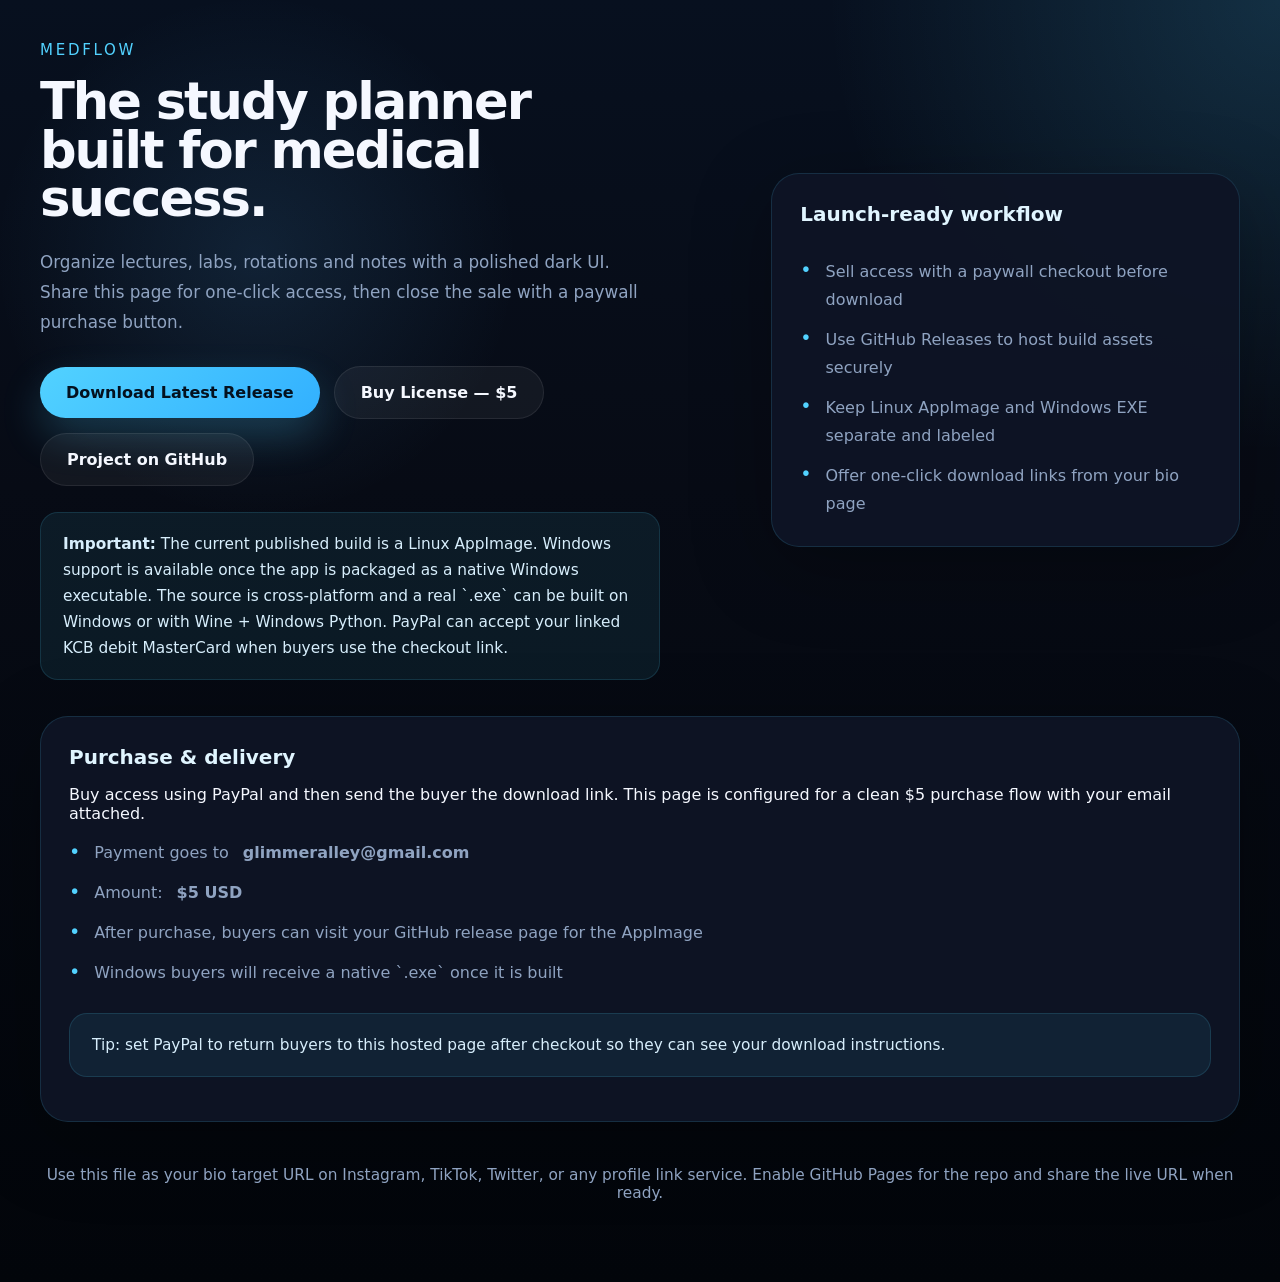
==== index.html @ 007bfcd8 "Add GitHub Pages landing page and PayPal paywall with automatic deployment workflow" ====
<!DOCTYPE html>
<html lang="en">
<head>
  <meta charset="UTF-8" />
  <meta name="viewport" content="width=device-width, initial-scale=1.0" />
  <title>MedFlow — Study Planner for Medical Students</title>
  <style>
    :root {
      color-scheme: dark;
      --bg: #060b16;
      --panel: rgba(14, 21, 37, 0.95);
      --panel-strong: #0f1731;
      --accent: #52d2ff;
      --accent-strong: #2997f4;
      --text: #f5f8ff;
      --muted: #8fa3c1;
      --border: rgba(82, 210, 255, 0.14);
      --shadow: 0 20px 80px rgba(0, 0, 0, 0.28);
    }

    * { box-sizing: border-box; }
    body {
      margin: 0;
      min-height: 100vh;
      font-family: Inter, ui-sans-serif, system-ui, -apple-system, BlinkMacSystemFont, sans-serif;
      background: radial-gradient(circle at top right, rgba(82,210,255,0.16), transparent 25%),
                  radial-gradient(circle at 20% 20%, rgba(88, 184, 255, 0.12), transparent 18%),
                  linear-gradient(180deg, #07101f 0%, #070b15 38%, #02050a 100%);
      color: var(--text);
    }

    .page {
      width: min(1200px, calc(100% - 32px));
      margin: 0 auto;
      padding: 40px 0 80px;
    }

    .hero {
      display: grid;
      grid-template-columns: minmax(0, 1.2fr) minmax(320px, 0.8fr);
      gap: 28px;
      align-items: center;
      margin-bottom: 36px;
    }

    .hero-copy {
      max-width: 620px;
    }

    .eyebrow {
      display: inline-flex;
      align-items: center;
      gap: 10px;
      margin-bottom: 18px;
      font-size: 0.94rem;
      color: var(--accent);
      text-transform: uppercase;
      letter-spacing: 0.18em;
    }

    .hero-copy h1 {
      margin: 0;
      font-size: clamp(3rem, 4vw, 4.8rem);
      line-height: 0.95;
      letter-spacing: -0.04em;
    }

    .hero-copy p {
      margin: 24px 0 28px;
      max-width: 640px;
      line-height: 1.8;
      color: var(--muted);
      font-size: 1.05rem;
    }

    .actions {
      display: flex;
      flex-wrap: wrap;
      gap: 14px;
      align-items: center;
    }

    .button {
      border: none;
      border-radius: 999px;
      padding: 16px 26px;
      font-size: 1rem;
      font-weight: 700;
      text-decoration: none;
      display: inline-flex;
      align-items: center;
      justify-content: center;
      transition: transform 0.16s ease, box-shadow 0.16s ease, background 0.16s ease;
      cursor: pointer;
    }

    .button.primary {
      background: linear-gradient(135deg, var(--accent), #32b0ff);
      color: #04111f;
      box-shadow: 0 18px 40px rgba(82, 210, 255, 0.22);
    }

    .button.secondary {
      background: rgba(255,255,255,0.05);
      color: var(--text);
      border: 1px solid rgba(255,255,255,0.08);
    }

    .button:hover { transform: translateY(-1px); }

    .hero-preview {
      display: grid;
      grid-template-columns: 1fr;
      gap: 18px;
    }

    .card {
      background: var(--panel);
      border: 1px solid var(--border);
      border-radius: 28px;
      box-shadow: var(--shadow);
      padding: 28px;
    }

    .card h2 {
      margin: 0 0 14px;
      font-size: 1.25rem;
      color: #e0f5ff;
    }

    .card ul {
      margin: 0;
      padding: 0;
      list-style: none;
      display: grid;
      gap: 12px;
      color: var(--muted);
      line-height: 1.75;
    }

    .card li {
      display: flex;
      align-items: flex-start;
      gap: 14px;
    }

    .card li::before {
      content: '•';
      color: var(--accent);
      font-size: 1.2rem;
      line-height: 1;
      margin-top: 0.15rem;
    }

    .note {
      margin-top: 26px;
      padding: 18px 22px;
      background: rgba(82, 210, 255, 0.08);
      border: 1px solid rgba(82, 210, 255, 0.14);
      border-radius: 18px;
      color: #d7eefc;
      font-size: 0.96rem;
      line-height: 1.7;
    }

    .footer {
      margin-top: 44px;
      color: var(--muted);
      font-size: 0.96rem;
      text-align: center;
    }

    @media (max-width: 900px) {
      .hero { grid-template-columns: 1fr; }
      .hero-copy { margin-bottom: 16px; }
    }

    @media (max-width: 640px) {
      .page { padding: 28px 16px 60px; }
      .button { width: 100%; }
      .actions { flex-direction: column; align-items: stretch; }
    }
  </style>
</head>
<body>
  <div class="page">
    <section class="hero">
      <div class="hero-copy">
        <div class="eyebrow">MedFlow</div>
        <h1>The study planner built for medical success.</h1>
        <p>Organize lectures, labs, rotations and notes with a polished dark UI. Share this page for one-click access, then close the sale with a paywall purchase button.</p>
        <div class="actions">
          <a class="button primary" href="https://github.com/glimmeralley-hue/medflow/releases/latest" target="_blank" rel="noreferrer">Download Latest Release</a>
          <a class="button secondary" href="https://www.paypal.com/cgi-bin/webscr?cmd=_xclick&business=glimmeralley%40gmail.com&amount=5&currency_code=USD&item_name=MedFlow+License&return=https%3A%2F%2Fglimmeralley-hue.github.io%2Fmedflow%2F&cancel_return=https%3A%2F%2Fglimmeralley-hue.github.io%2Fmedflow%2F" target="_blank" rel="noreferrer">Buy License — $5</a>
          <a class="button secondary" href="https://github.com/glimmeralley-hue/medflow" target="_blank" rel="noreferrer">Project on GitHub</a>
        </div>
        <div class="note">
          <strong>Important:</strong> The current published build is a Linux AppImage. Windows support is available once the app is packaged as a native Windows executable. The source is cross-platform and a real `.exe` can be built on Windows or with Wine + Windows Python.
          PayPal can accept your linked KCB debit MasterCard when buyers use the checkout link.
        </div>
      </div>

      <div class="hero-preview card">
        <h2>Launch-ready workflow</h2>
        <ul>
          <li>Sell access with a paywall checkout before download</li>
          <li>Use GitHub Releases to host build assets securely</li>
          <li>Keep Linux AppImage and Windows EXE separate and labeled</li>
          <li>Offer one-click download links from your bio page</li>
        </ul>
      </div>
    </section>

    <section class="card">
      <h2 id="purchase">Purchase & delivery</h2>
      <p>Buy access using PayPal and then send the buyer the download link. This page is configured for a clean $5 purchase flow with your email attached.</p>
      <ul>
        <li>Payment goes to <strong>glimmeralley@gmail.com</strong></li>
        <li>Amount: <strong>$5 USD</strong></li>
        <li>After purchase, buyers can visit your GitHub release page for the AppImage</li>
        <li>Windows buyers will receive a native `.exe` once it is built</li>
      </ul>
      <p class="note">Tip: set PayPal to return buyers to this hosted page after checkout so they can see your download instructions.</p>
    </section>

    <div class="footer">
      Use this file as your bio target URL on Instagram, TikTok, Twitter, or any profile link service. Enable GitHub Pages for the repo and share the live URL when ready.
    </div>
  </div>
</body>
</html>
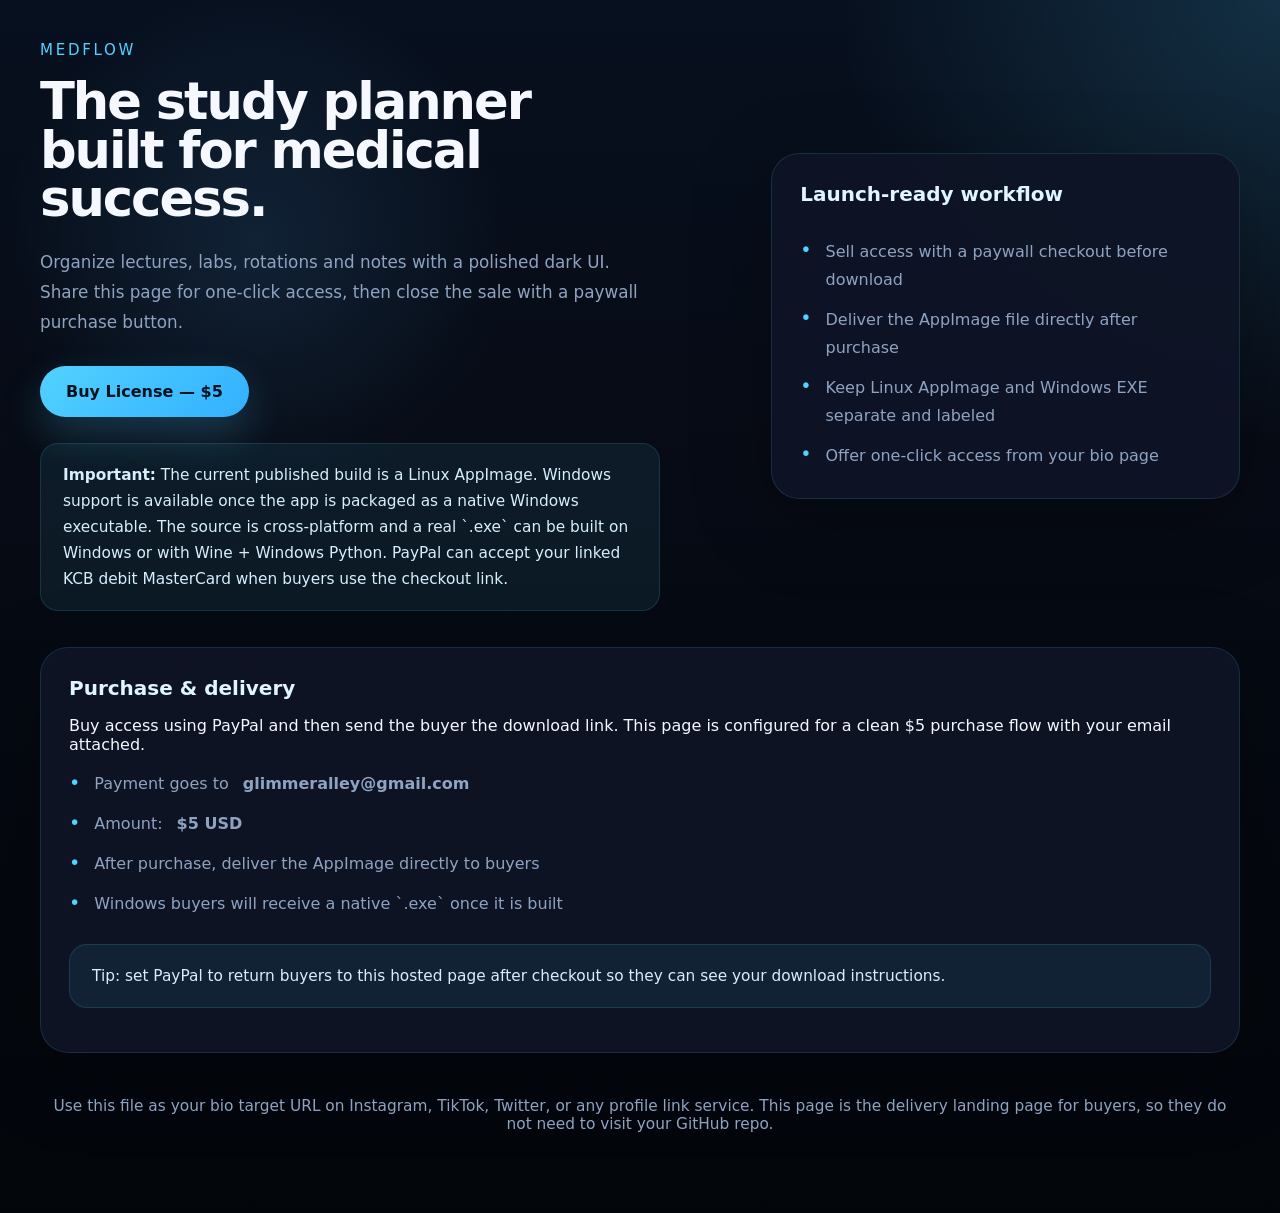
==== commit ffaa9272: "Finalize landing page content for GitHub Pages" ====
--- a/index.html
+++ b/index.html
@@ -190,9 +190,7 @@
         <h1>The study planner built for medical success.</h1>
         <p>Organize lectures, labs, rotations and notes with a polished dark UI. Share this page for one-click access, then close the sale with a paywall purchase button.</p>
         <div class="actions">
-          <a class="button primary" href="https://github.com/glimmeralley-hue/medflow/releases/latest" target="_blank" rel="noreferrer">Download Latest Release</a>
-          <a class="button secondary" href="https://www.paypal.com/cgi-bin/webscr?cmd=_xclick&business=glimmeralley%40gmail.com&amount=5&currency_code=USD&item_name=MedFlow+License&return=https%3A%2F%2Fglimmeralley-hue.github.io%2Fmedflow%2F&cancel_return=https%3A%2F%2Fglimmeralley-hue.github.io%2Fmedflow%2F" target="_blank" rel="noreferrer">Buy License — $5</a>
-          <a class="button secondary" href="https://github.com/glimmeralley-hue/medflow" target="_blank" rel="noreferrer">Project on GitHub</a>
+          <a class="button primary" href="https://www.paypal.com/cgi-bin/webscr?cmd=_xclick&business=glimmeralley%40gmail.com&amount=5&currency_code=USD&item_name=MedFlow+License&return=https%3A%2F%2Fglimmeralley-hue.github.io%2Fmedflow%2F&cancel_return=https%3A%2F%2Fglimmeralley-hue.github.io%2Fmedflow%2F" target="_blank" rel="noreferrer">Buy License — $5</a>
         </div>
         <div class="note">
           <strong>Important:</strong> The current published build is a Linux AppImage. Windows support is available once the app is packaged as a native Windows executable. The source is cross-platform and a real `.exe` can be built on Windows or with Wine + Windows Python.
@@ -204,9 +202,9 @@
         <h2>Launch-ready workflow</h2>
         <ul>
           <li>Sell access with a paywall checkout before download</li>
-          <li>Use GitHub Releases to host build assets securely</li>
+          <li>Deliver the AppImage file directly after purchase</li>
           <li>Keep Linux AppImage and Windows EXE separate and labeled</li>
-          <li>Offer one-click download links from your bio page</li>
+          <li>Offer one-click access from your bio page</li>
         </ul>
       </div>
     </section>
@@ -217,14 +215,14 @@
       <ul>
         <li>Payment goes to <strong>glimmeralley@gmail.com</strong></li>
         <li>Amount: <strong>$5 USD</strong></li>
-        <li>After purchase, buyers can visit your GitHub release page for the AppImage</li>
+        <li>After purchase, deliver the AppImage directly to buyers</li>
         <li>Windows buyers will receive a native `.exe` once it is built</li>
       </ul>
       <p class="note">Tip: set PayPal to return buyers to this hosted page after checkout so they can see your download instructions.</p>
     </section>
 
     <div class="footer">
-      Use this file as your bio target URL on Instagram, TikTok, Twitter, or any profile link service. Enable GitHub Pages for the repo and share the live URL when ready.
+      Use this file as your bio target URL on Instagram, TikTok, Twitter, or any profile link service. This page is the delivery landing page for buyers, so they do not need to visit your GitHub repo.
     </div>
   </div>
 </body>
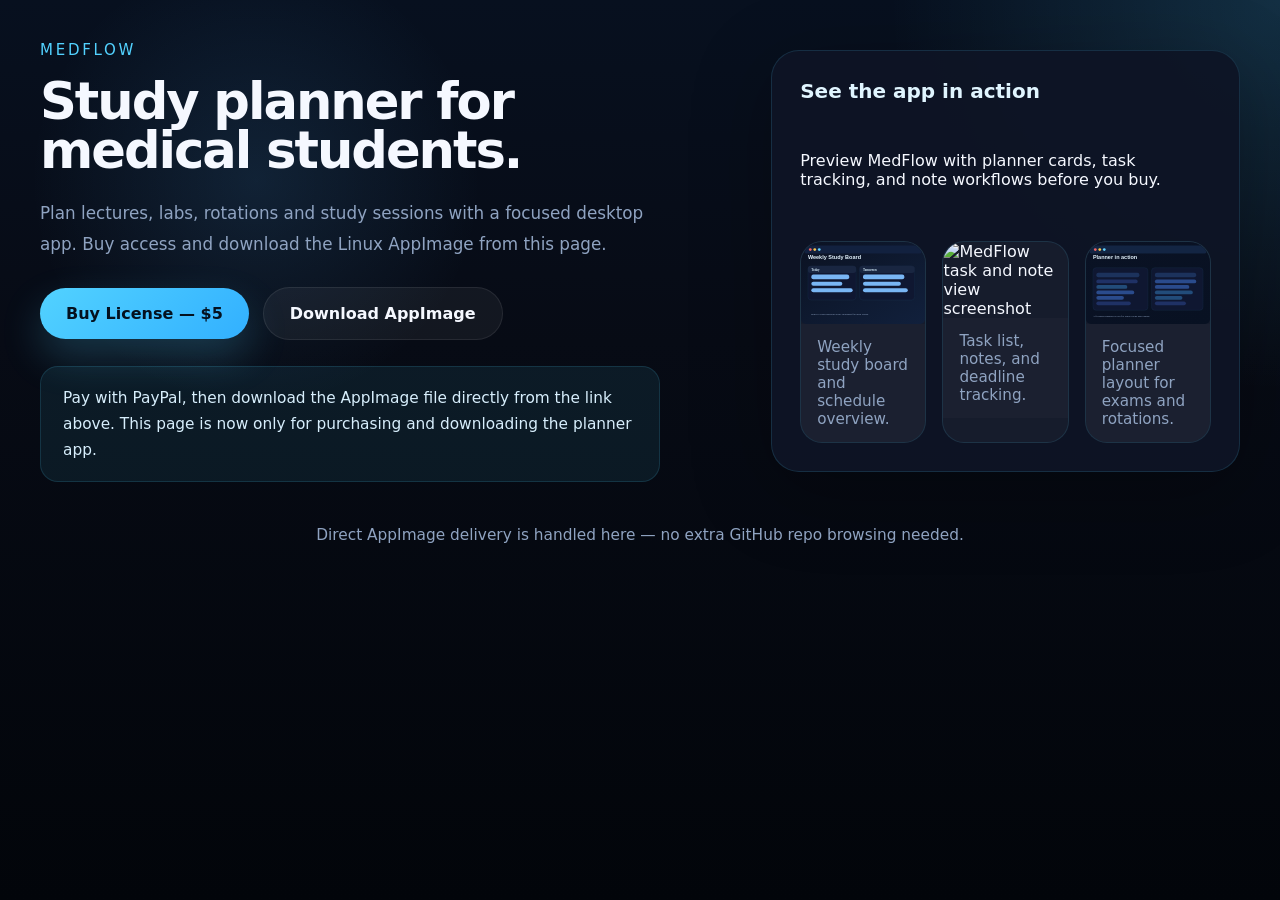
==== commit a0354db9: "Add app screenshot previews and update purchase/download landing page" ====
--- a/index.html
+++ b/index.html
@@ -114,6 +114,34 @@
       gap: 18px;
     }
 
+    .screenshot-grid {
+      display: grid;
+      grid-template-columns: repeat(3, minmax(0, 1fr));
+      gap: 16px;
+      margin-top: 18px;
+    }
+
+    .screenshot-grid figure {
+      margin: 0;
+      border-radius: 22px;
+      overflow: hidden;
+      background: rgba(255,255,255,0.04);
+      border: 1px solid rgba(82, 210, 255, 0.12);
+    }
+
+    .screenshot-grid img {
+      display: block;
+      width: 100%;
+      height: auto;
+    }
+
+    .screenshot-grid figcaption {
+      padding: 14px 16px;
+      font-size: 0.95rem;
+      color: var(--muted);
+      background: rgba(255,255,255,0.02);
+    }
+
     .card {
       background: var(--panel);
       border: 1px solid var(--border);
@@ -187,42 +215,39 @@
     <section class="hero">
       <div class="hero-copy">
         <div class="eyebrow">MedFlow</div>
-        <h1>The study planner built for medical success.</h1>
-        <p>Organize lectures, labs, rotations and notes with a polished dark UI. Share this page for one-click access, then close the sale with a paywall purchase button.</p>
+        <h1>Study planner for medical students.</h1>
+        <p>Plan lectures, labs, rotations and study sessions with a focused desktop app. Buy access and download the Linux AppImage from this page.</p>
         <div class="actions">
           <a class="button primary" href="https://www.paypal.com/cgi-bin/webscr?cmd=_xclick&business=glimmeralley%40gmail.com&amount=5&currency_code=USD&item_name=MedFlow+License&return=https%3A%2F%2Fglimmeralley-hue.github.io%2Fmedflow%2F&cancel_return=https%3A%2F%2Fglimmeralley-hue.github.io%2Fmedflow%2F" target="_blank" rel="noreferrer">Buy License — $5</a>
+          <a class="button secondary" href="dist/MedFlow.AppImage" target="_blank" rel="noreferrer">Download AppImage</a>
         </div>
         <div class="note">
-          <strong>Important:</strong> The current published build is a Linux AppImage. Windows support is available once the app is packaged as a native Windows executable. The source is cross-platform and a real `.exe` can be built on Windows or with Wine + Windows Python.
-          PayPal can accept your linked KCB debit MasterCard when buyers use the checkout link.
+          Pay with PayPal, then download the AppImage file directly from the link above. This page is now only for purchasing and downloading the planner app.
         </div>
       </div>
 
       <div class="hero-preview card">
-        <h2>Launch-ready workflow</h2>
-        <ul>
-          <li>Sell access with a paywall checkout before download</li>
-          <li>Deliver the AppImage file directly after purchase</li>
-          <li>Keep Linux AppImage and Windows EXE separate and labeled</li>
-          <li>Offer one-click access from your bio page</li>
-        </ul>
+        <h2>See the app in action</h2>
+        <p>Preview MedFlow with planner cards, task tracking, and note workflows before you buy.</p>
+        <div class="screenshot-grid">
+          <figure>
+            <img src="screenshots/screenshot-1.svg" alt="MedFlow weekly study board screenshot" />
+            <figcaption>Weekly study board and schedule overview.</figcaption>
+          </figure>
+          <figure>
+            <img src="screenshots/screenshot-2.svg" alt="MedFlow task and note view screenshot" />
+            <figcaption>Task list, notes, and deadline tracking.</figcaption>
+          </figure>
+          <figure>
+            <img src="screenshots/screenshot-3.svg" alt="MedFlow planner screenshot" />
+            <figcaption>Focused planner layout for exams and rotations.</figcaption>
+          </figure>
+        </div>
       </div>
     </section>
 
-    <section class="card">
-      <h2 id="purchase">Purchase & delivery</h2>
-      <p>Buy access using PayPal and then send the buyer the download link. This page is configured for a clean $5 purchase flow with your email attached.</p>
-      <ul>
-        <li>Payment goes to <strong>glimmeralley@gmail.com</strong></li>
-        <li>Amount: <strong>$5 USD</strong></li>
-        <li>After purchase, deliver the AppImage directly to buyers</li>
-        <li>Windows buyers will receive a native `.exe` once it is built</li>
-      </ul>
-      <p class="note">Tip: set PayPal to return buyers to this hosted page after checkout so they can see your download instructions.</p>
-    </section>
-
     <div class="footer">
-      Use this file as your bio target URL on Instagram, TikTok, Twitter, or any profile link service. This page is the delivery landing page for buyers, so they do not need to visit your GitHub repo.
+      Direct AppImage delivery is handled here — no extra GitHub repo browsing needed.
     </div>
   </div>
 </body>
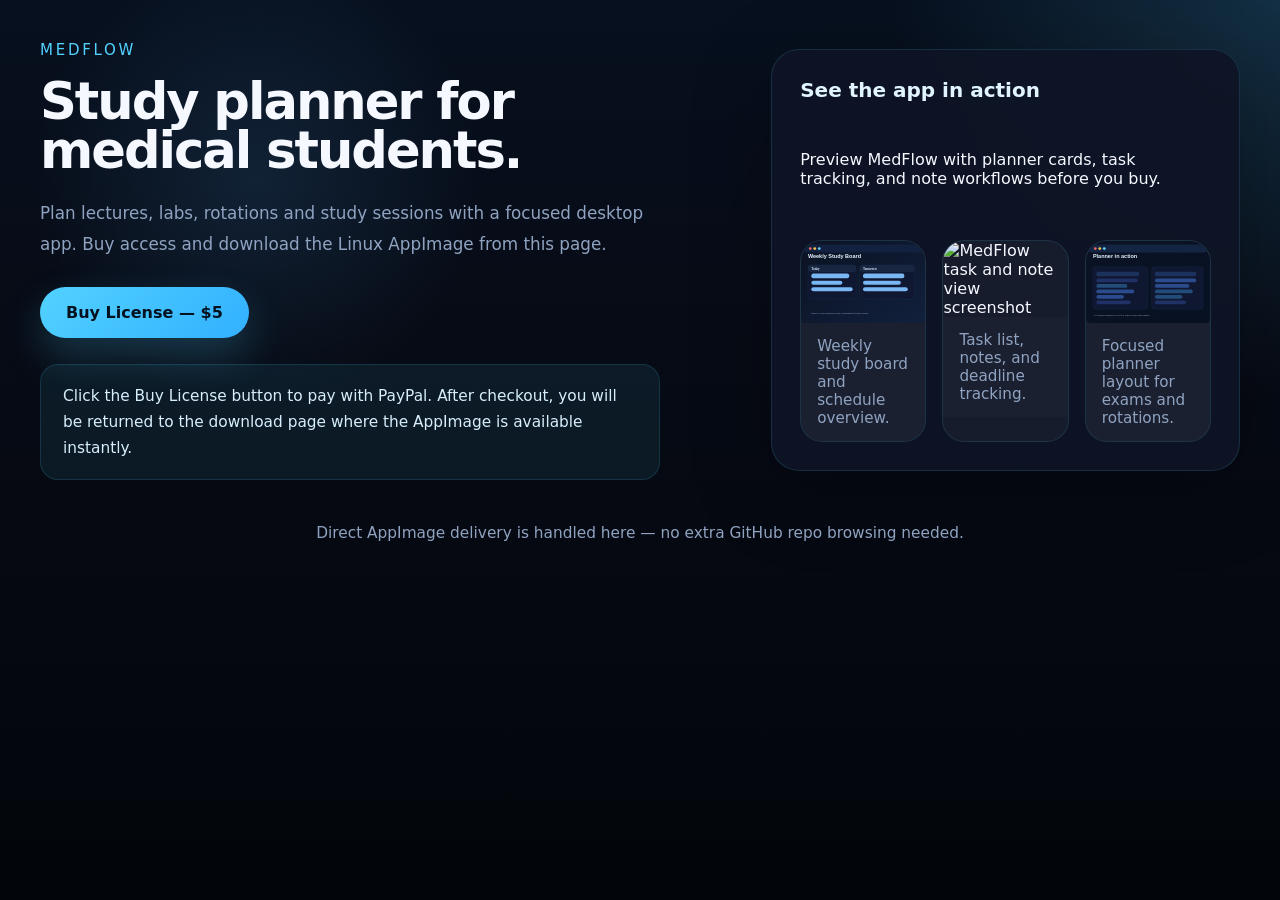
==== commit 24b95144: "Hide direct AppImage download until after purchase and point PayPal return to download page" ====
--- a/index.html
+++ b/index.html
@@ -218,11 +218,10 @@
         <h1>Study planner for medical students.</h1>
         <p>Plan lectures, labs, rotations and study sessions with a focused desktop app. Buy access and download the Linux AppImage from this page.</p>
         <div class="actions">
-          <a class="button primary" href="https://www.paypal.com/cgi-bin/webscr?cmd=_xclick&business=glimmeralley%40gmail.com&amount=5&currency_code=USD&item_name=MedFlow+License&return=https%3A%2F%2Fglimmeralley-hue.github.io%2Fmedflow%2F&cancel_return=https%3A%2F%2Fglimmeralley-hue.github.io%2Fmedflow%2F" target="_blank" rel="noreferrer">Buy License — $5</a>
-          <a class="button secondary" href="dist/MedFlow.AppImage" target="_blank" rel="noreferrer">Download AppImage</a>
+          <a class="button primary" href="https://www.paypal.com/cgi-bin/webscr?cmd=_xclick&business=glimmeralley%40gmail.com&amount=5&currency_code=USD&item_name=MedFlow+License&return=https%3A%2F%2Fglimmeralley-hue.github.io%2Fmedflow%2Fdownload.html&cancel_return=https%3A%2F%2Fglimmeralley-hue.github.io%2Fmedflow%2F" target="_blank" rel="noreferrer">Buy License — $5</a>
         </div>
         <div class="note">
-          Pay with PayPal, then download the AppImage file directly from the link above. This page is now only for purchasing and downloading the planner app.
+          Click the Buy License button to pay with PayPal. After checkout, you will be returned to the download page where the AppImage is available instantly.
         </div>
       </div>
 
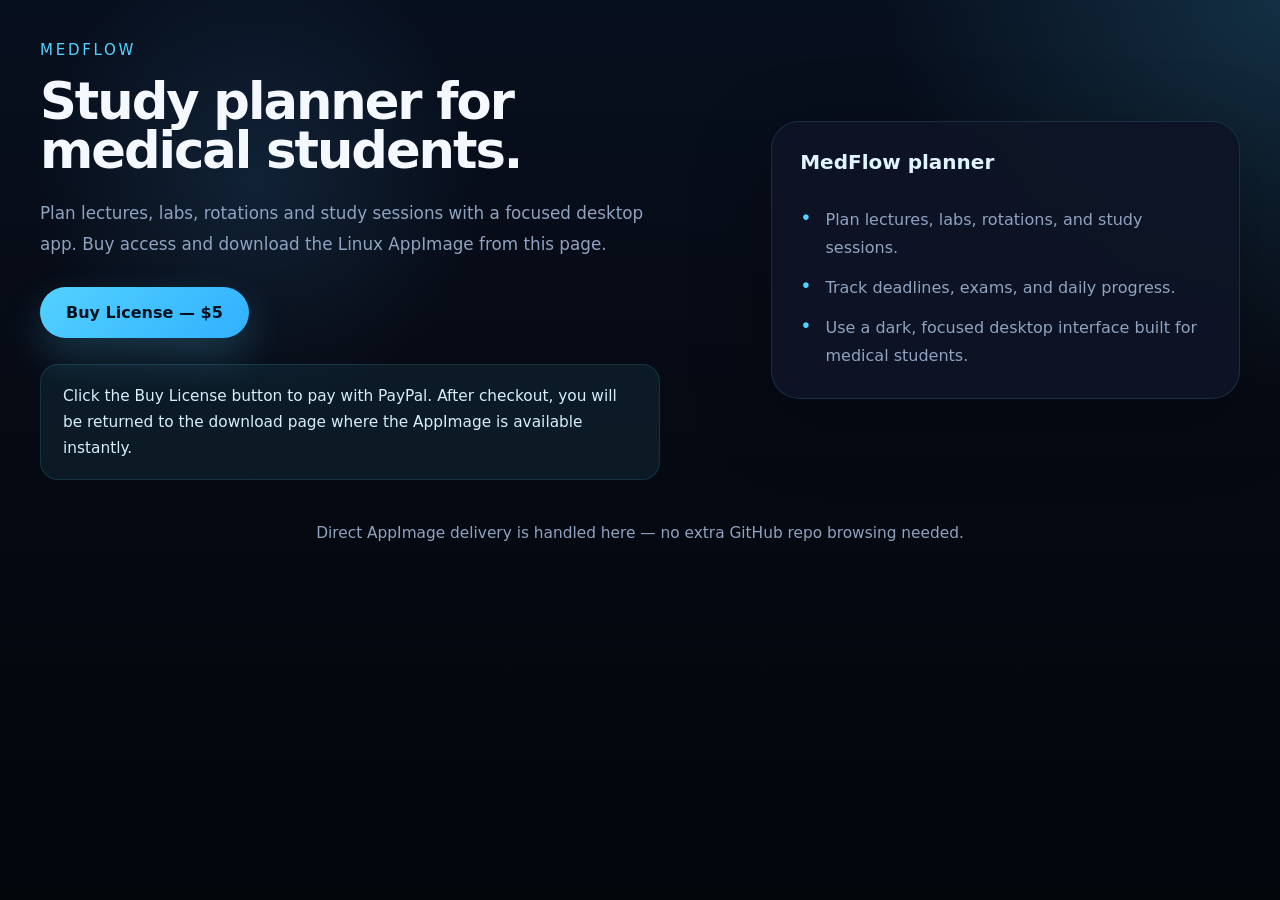
==== commit 222fc374: "Remove screenshot previews, clean landing page copy, and push" ====
--- a/index.html
+++ b/index.html
@@ -114,34 +114,6 @@
       gap: 18px;
     }
 
-    .screenshot-grid {
-      display: grid;
-      grid-template-columns: repeat(3, minmax(0, 1fr));
-      gap: 16px;
-      margin-top: 18px;
-    }
-
-    .screenshot-grid figure {
-      margin: 0;
-      border-radius: 22px;
-      overflow: hidden;
-      background: rgba(255,255,255,0.04);
-      border: 1px solid rgba(82, 210, 255, 0.12);
-    }
-
-    .screenshot-grid img {
-      display: block;
-      width: 100%;
-      height: auto;
-    }
-
-    .screenshot-grid figcaption {
-      padding: 14px 16px;
-      font-size: 0.95rem;
-      color: var(--muted);
-      background: rgba(255,255,255,0.02);
-    }
-
     .card {
       background: var(--panel);
       border: 1px solid var(--border);
@@ -226,22 +198,12 @@
       </div>
 
       <div class="hero-preview card">
-        <h2>See the app in action</h2>
-        <p>Preview MedFlow with planner cards, task tracking, and note workflows before you buy.</p>
-        <div class="screenshot-grid">
-          <figure>
-            <img src="screenshots/screenshot-1.svg" alt="MedFlow weekly study board screenshot" />
-            <figcaption>Weekly study board and schedule overview.</figcaption>
-          </figure>
-          <figure>
-            <img src="screenshots/screenshot-2.svg" alt="MedFlow task and note view screenshot" />
-            <figcaption>Task list, notes, and deadline tracking.</figcaption>
-          </figure>
-          <figure>
-            <img src="screenshots/screenshot-3.svg" alt="MedFlow planner screenshot" />
-            <figcaption>Focused planner layout for exams and rotations.</figcaption>
-          </figure>
-        </div>
+        <h2>MedFlow planner</h2>
+        <ul>
+          <li>Plan lectures, labs, rotations, and study sessions.</li>
+          <li>Track deadlines, exams, and daily progress.</li>
+          <li>Use a dark, focused desktop interface built for medical students.</li>
+        </ul>
       </div>
     </section>
 
